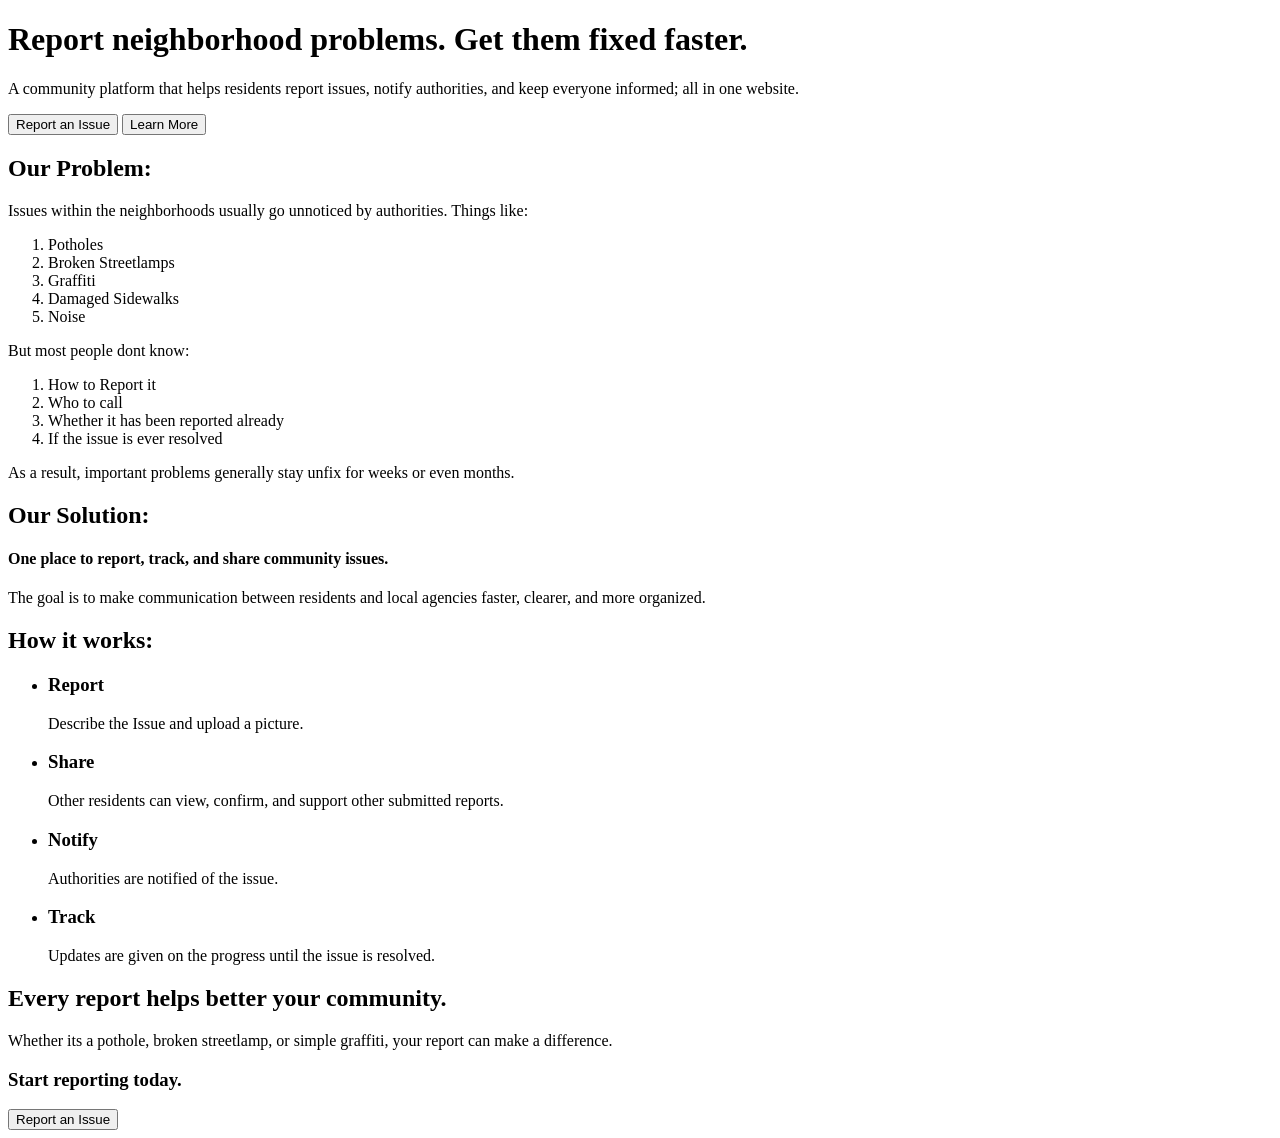
==== landing.html @ e409702c "Created bare bones of the website, added most of the information for the landing page, only HTML" ====
<!DOCTYPE html>
<html lang="en">
<head>
    <meta charset="UTF-8">
    <meta name="viewport" content="width=device-width, initial-scale=1.0">
    <title>Document</title>
    <link rel="stylesheet" href="script.css">
</head>
<body>

<div id="headline">
    <h1>Report neighborhood problems. Get them fixed faster.</h1>
    <p>A community platform that helps residents report issues, notify authorities, and keep everyone informed; all in one website.</p>
</div>

<div class="buttons">
<button>Report an Issue</button>
<button>Learn More</button>
</div>

<div class="section">
    <h2>Our Problem:</h2>
    <p>Issues within the neighborhoods usually go unnoticed by authorities. Things like:</p>
    <ol>
        <li>
            Potholes
        </li>
        <li>
            Broken Streetlamps
        </li>
        <li>
            Graffiti
        </li>
        <li>
            Damaged Sidewalks
        </li>
        <li>
            Noise
        </li>
    </ol>
</div>

<div class="section">
    <p>But most people dont know:</p>
    <ol>
        <li>
            How to Report it
        </li>
        <li>
            Who to call
        </li>
        <li>
            Whether it has been reported already
        </li>
        <li>
            If the issue is ever resolved
        </li>
    </ol>
    <p>As a result, important problems generally stay unfix for weeks or even months.</p>
</div>

<div class="section">
    <h2>Our Solution:</h2>
    <h4>One place to report, track, and share community issues.</h4>
    <p>The goal is to make communication between residents and local agencies faster, clearer, and more organized.</p>
</div>

<div class="section">
    <h2>How it works:</h2>
    <ul>
        <li>
            <h3>Report</h3>
            <p>Describe the Issue and upload a picture.</p>
        </li>
        <li>
            <h3>Share</h3>
            <p>Other residents can view, confirm, and support other submitted reports.</p>
        </li>
        <li>
            <h3>Notify</h3>
            <p>Authorities are notified of the issue.</p>
        </li>
        <li>
            <h3>Track</h3>
            <p>Updates are given on the progress until the issue is resolved.</p>
        </li>
    </ul>
</div>

<div id="action-thing">
    <h2>Every report helps better your community.</h2>
    <p>Whether its a pothole, broken streetlamp, or simple graffiti, your report can make a difference.</p>
    <h3>Start reporting today.</h3>
    <button>Report an Issue</button>
</div>



<script src="java.js"></script>
</body>
</html>
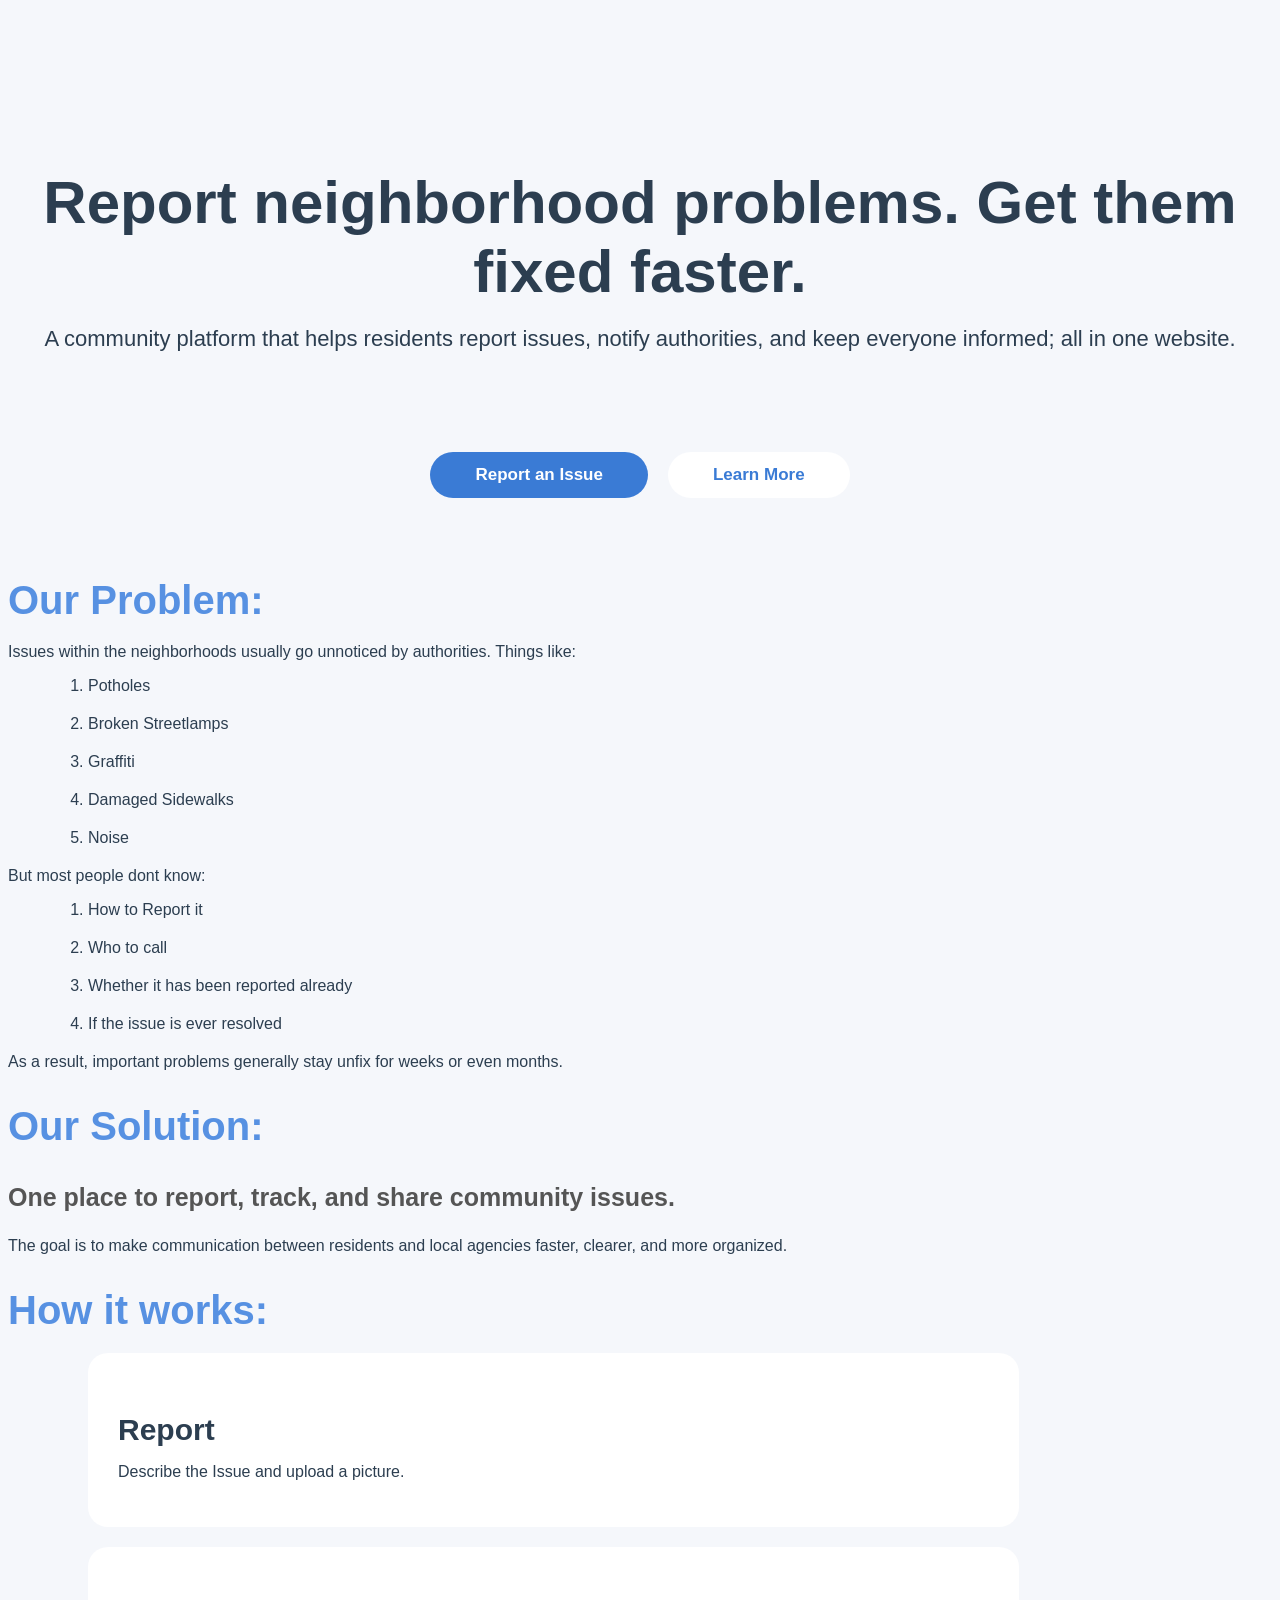
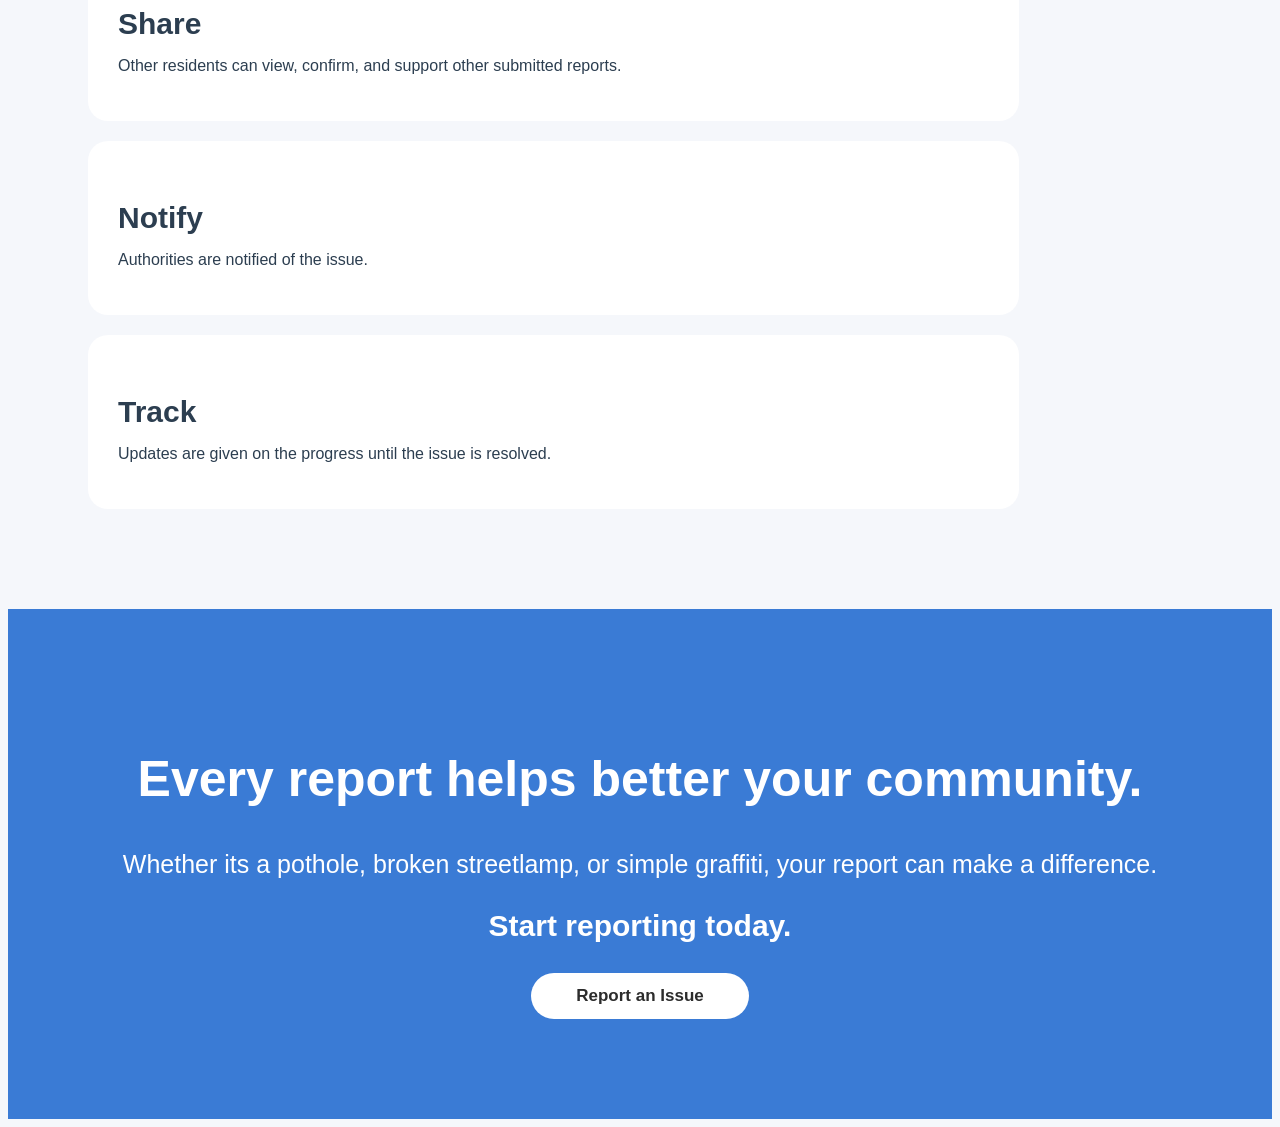
==== commit 4157e259: "Added very simple CSS, to make website look more aesthetically pleasing." ====
--- a/landing.html
+++ b/landing.html
@@ -14,8 +14,8 @@
 </div>
 
 <div class="buttons">
-<button>Report an Issue</button>
-<button>Learn More</button>
+<button id="report-button">Report an Issue</button>
+<button id="learn-button">Learn More</button>
 </div>
 
 <div class="section">
--- a/script.css
+++ b/script.css
@@ -0,0 +1,131 @@
+body {
+    font-family: 'Poppins', sans-serif;
+    background-color: #f5f7fb;
+    color: #2c3e50;
+}
+
+.section {
+    width: 80%;
+}
+
+#headline {
+    text-align: center;
+    padding: 120px 20px 60px;
+}
+
+#headline h1 {
+    font-size: 60px;
+    margin-bottom: 20px;
+}
+
+#headline p {
+    font-size: 22px;
+    margin: auto;
+}
+
+.buttons {
+    display: flex;
+    justify-content: center;
+    gap: 20px;
+    margin: 40px 0 80px;
+}
+
+button {
+    padding: 13px 45px;
+    border: none;
+    font-size: 17px;
+    border-radius: 45px;
+    font-weight: 600;
+    cursor: pointer;
+}
+
+#report-button {
+    background-color: #3a7bd5;
+    color: white;
+}
+
+#report-button:hover {
+    background-color: #2e63ad;
+}
+
+
+
+#learn-button {
+    background:white;
+    color:#3a7bd5;
+}
+
+#learn-button:hover {
+    background:#e9e9e9;
+}
+
+.section h2 {
+    font-size: 40px;
+    color: #5791e2;
+    margin-bottom: 20px;
+}
+
+.section h3 {
+    margin-bottom: 15px;
+    font-size: 30px;
+}
+
+.section h4 {
+    font-size: 25px;
+    margin-bottom: 25px;
+    color: #555;
+}
+
+ol {
+    margin-left: 40px;
+    margin-top: 13px;
+}
+
+ul {
+    margin-left: 40px;
+    margin-top: 13px;
+}
+
+li {
+    margin-bottom: 20px;
+}
+
+ul li {
+    list-style: none;
+    background-color: white;
+    margin: 20px 0px;
+    padding: 30px;
+    border-radius: 20px;
+}
+
+#action-thing {
+    text-align: center;
+    background:#3a7bd5;
+    color: white;
+    padding: 100px 25px;
+    margin-top: 100px;
+}
+
+#action-thing h2 {
+    color: white;
+    font-size: 50px;
+}
+
+#action-thing p{
+    margin:20px auto;
+    font-size:25px;
+}
+
+#action-thing h3 {
+    margin: 30px;
+    font-size: 30px;
+}
+
+#action-thing button {
+    background-color: white;
+    color:#2c2c2c;
+}
+
+#action-thing button:hover {
+    background:#e7e7e7;
+}
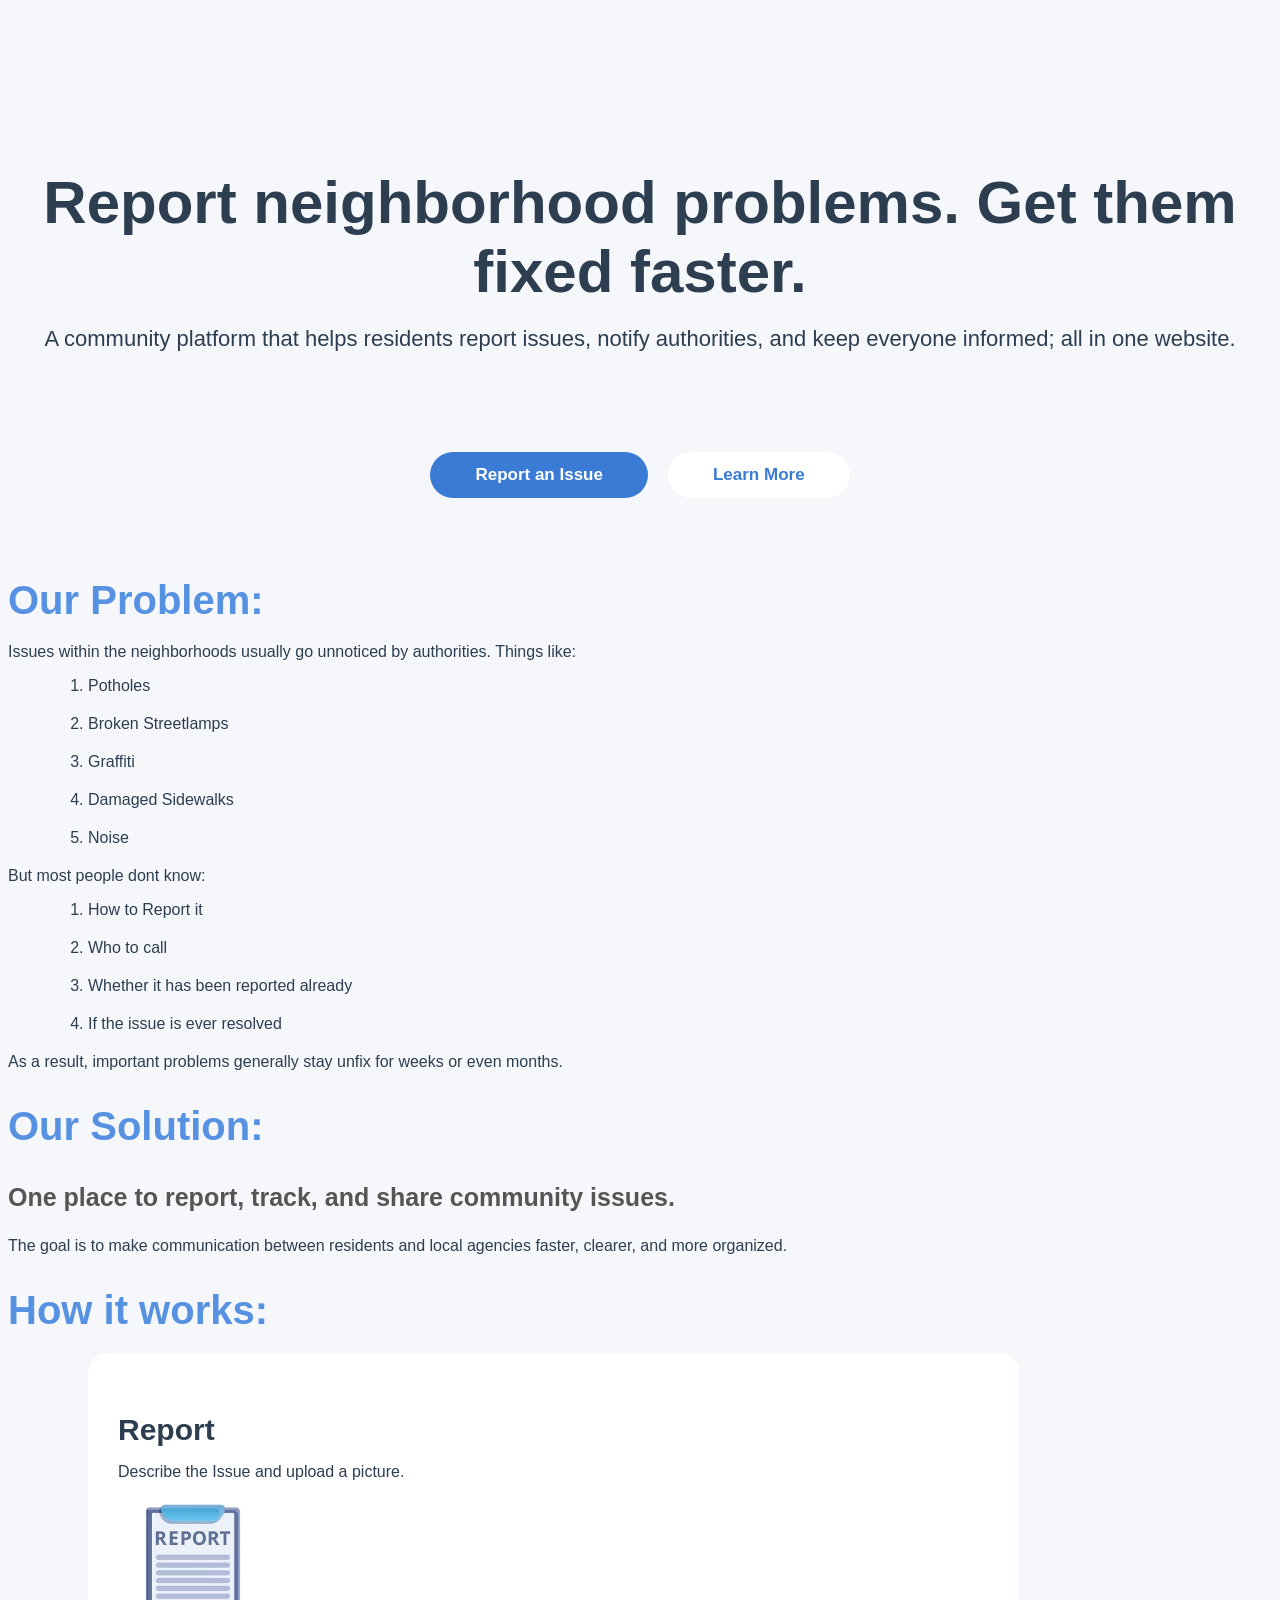
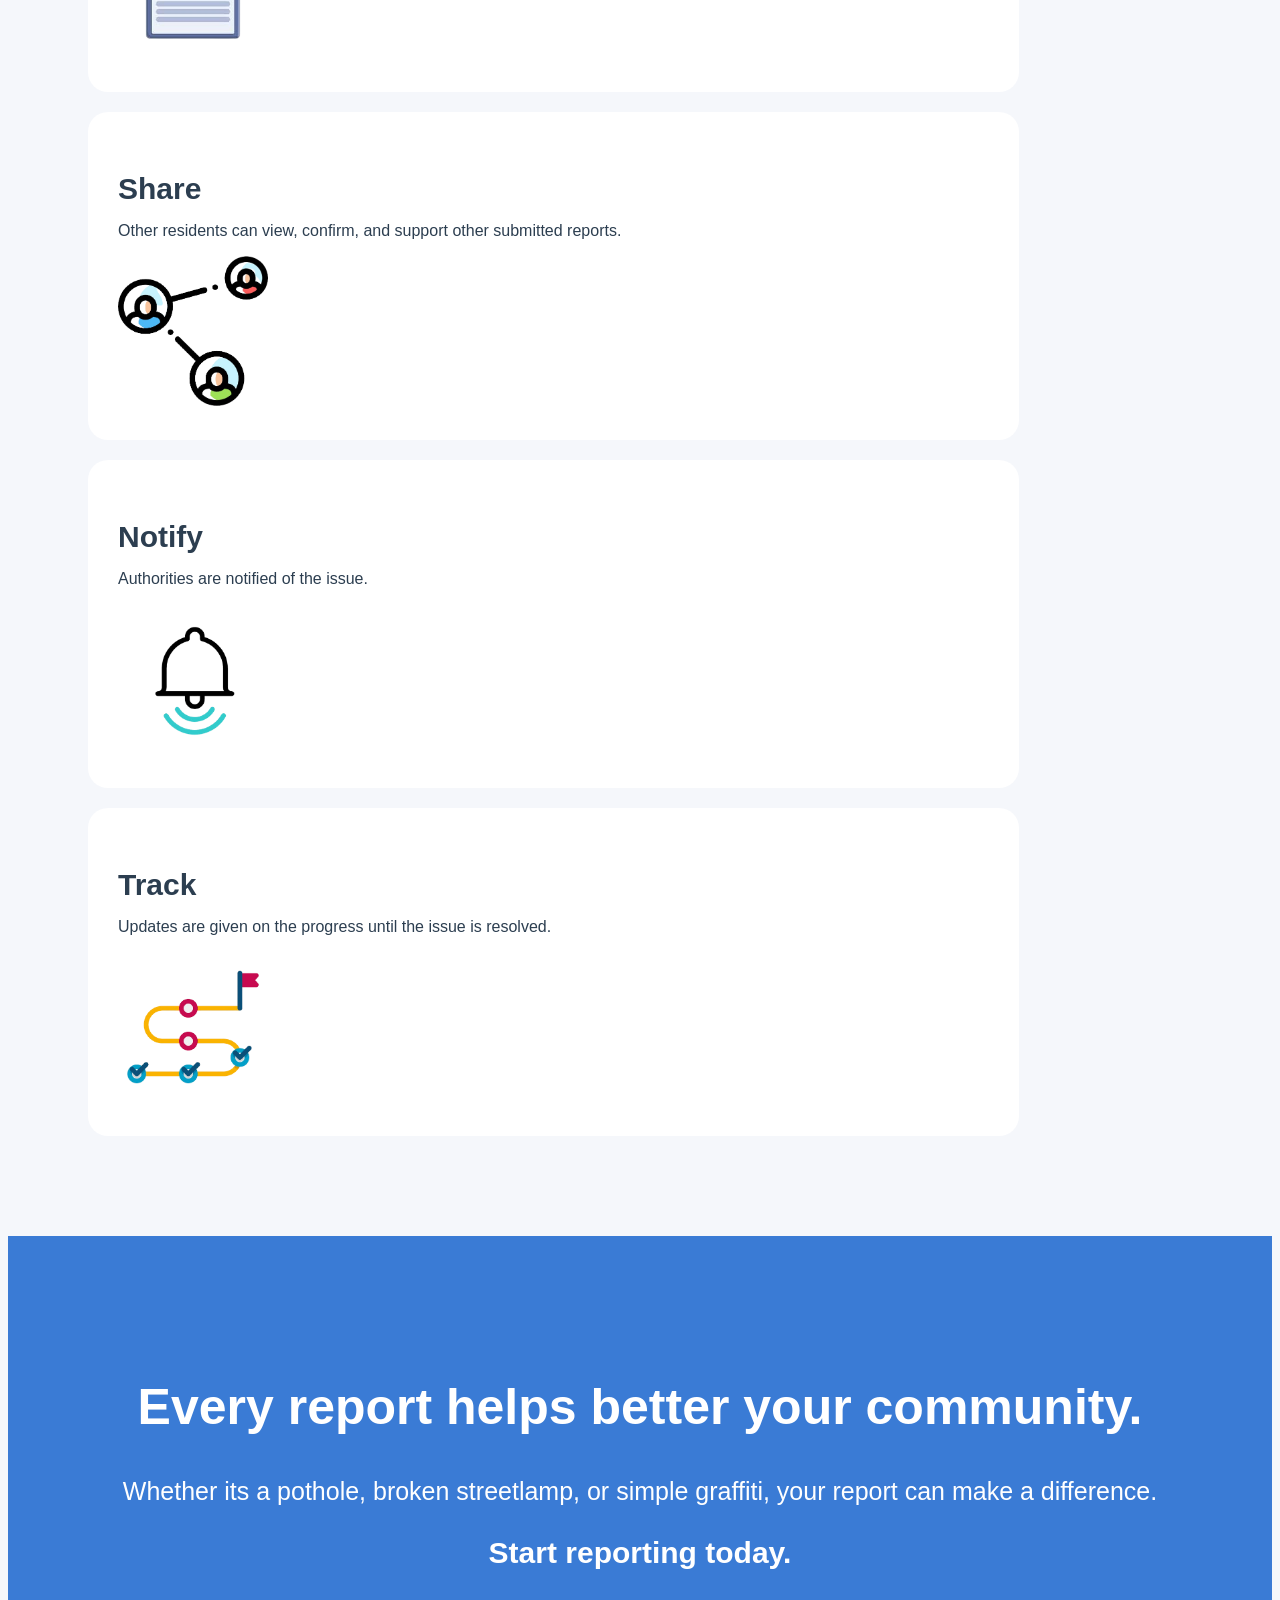
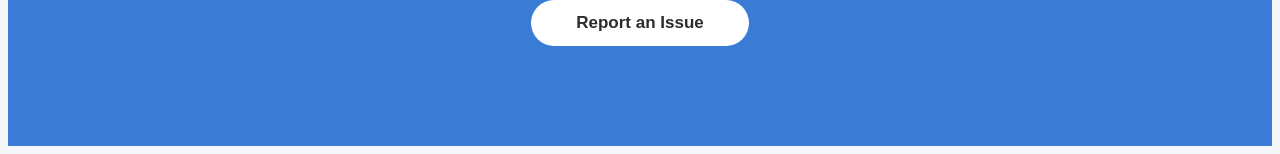
==== commit f4339798: "Added images to process section" ====
--- a/landing.html
+++ b/landing.html
@@ -71,18 +71,22 @@
         <li>
             <h3>Report</h3>
             <p>Describe the Issue and upload a picture.</p>
+            <img id="processimg" src="report.png" alt="report image">
         </li>
         <li>
             <h3>Share</h3>
             <p>Other residents can view, confirm, and support other submitted reports.</p>
+            <img id="processimg" src="share.png" alt="share image">
         </li>
         <li>
             <h3>Notify</h3>
             <p>Authorities are notified of the issue.</p>
+            <img id="processimg" src="notify.png" alt="notify image">
         </li>
         <li>
             <h3>Track</h3>
             <p>Updates are given on the progress until the issue is resolved.</p>
+            <img id="processimg" src="track.png" alt="track image">
         </li>
     </ul>
 </div>
--- a/script.css
+++ b/script.css
@@ -46,6 +46,8 @@
 
 #report-button:hover {
     background-color: #2e63ad;
+
+    
 }
 
 
@@ -128,4 +130,10 @@
 
 #action-thing button:hover {
     background:#e7e7e7;
-}+}
+
+.section #processimg {
+    width: 150px;
+}
+
+
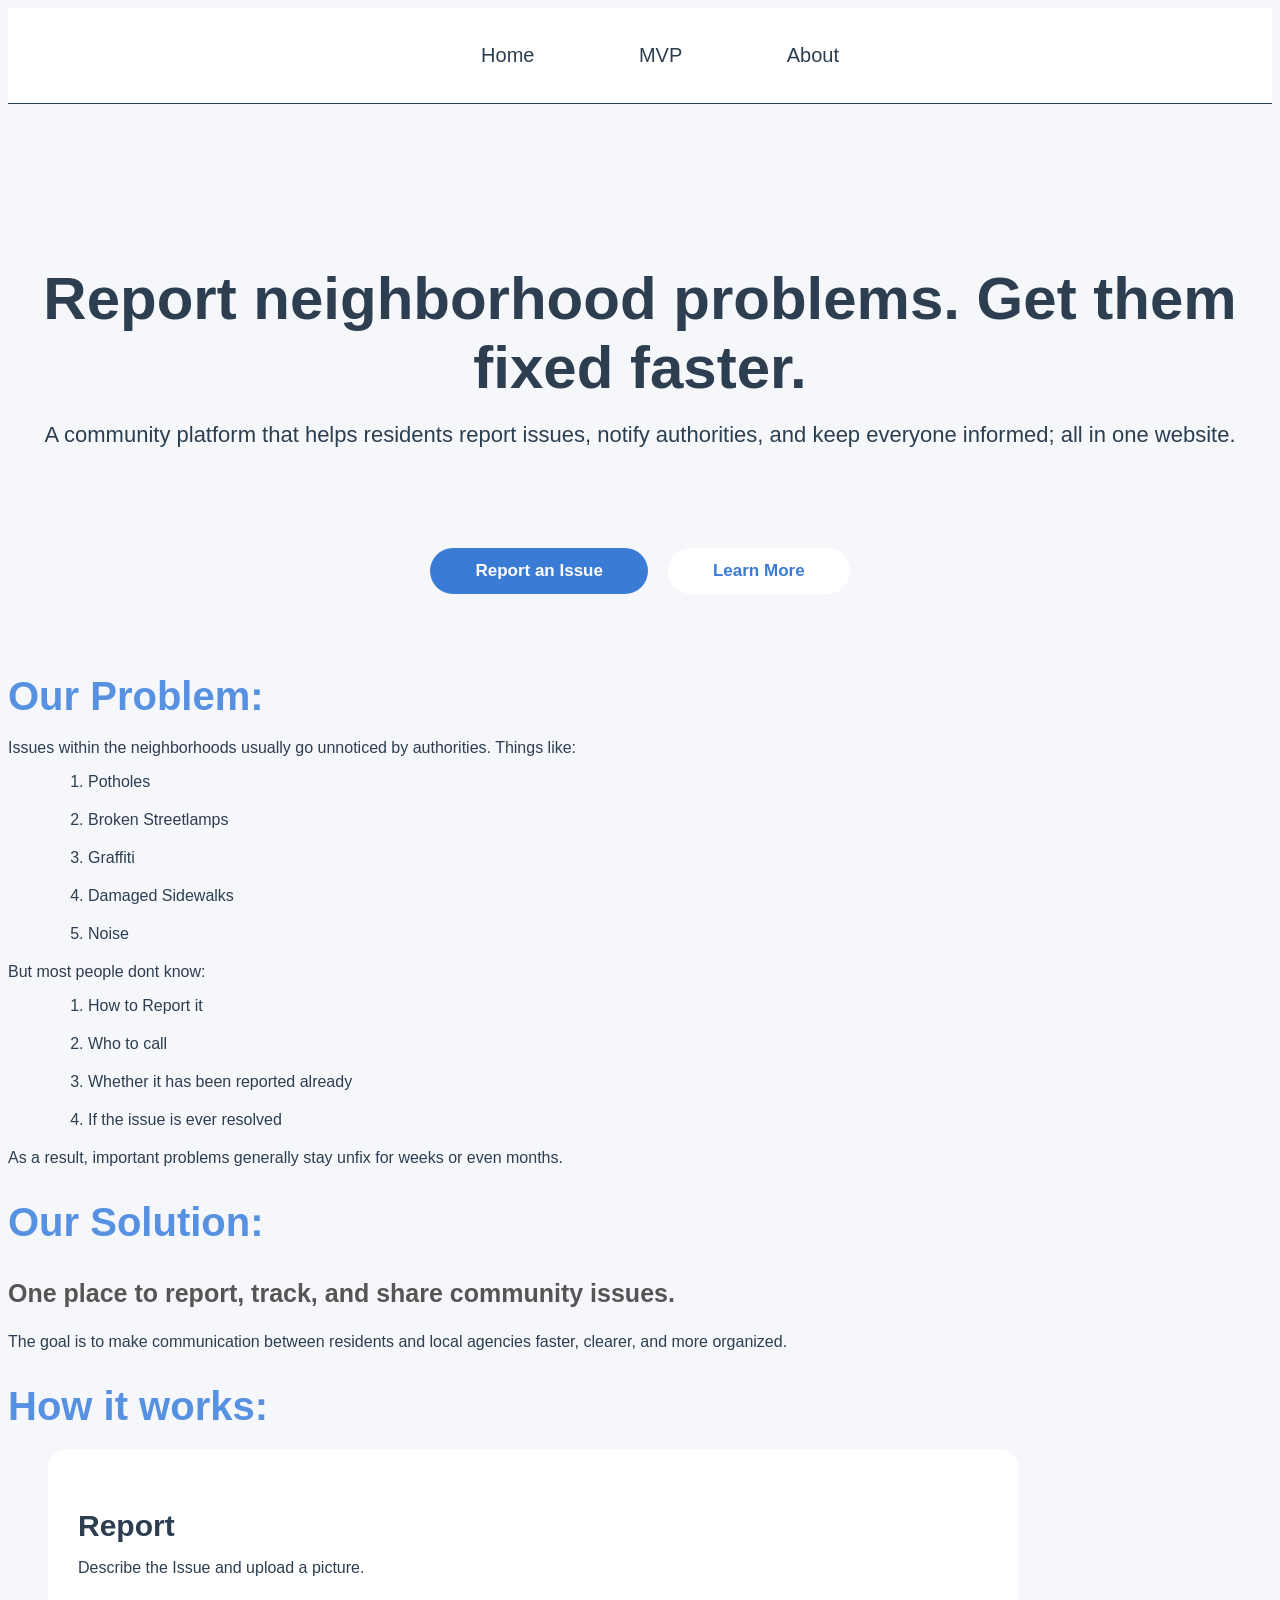
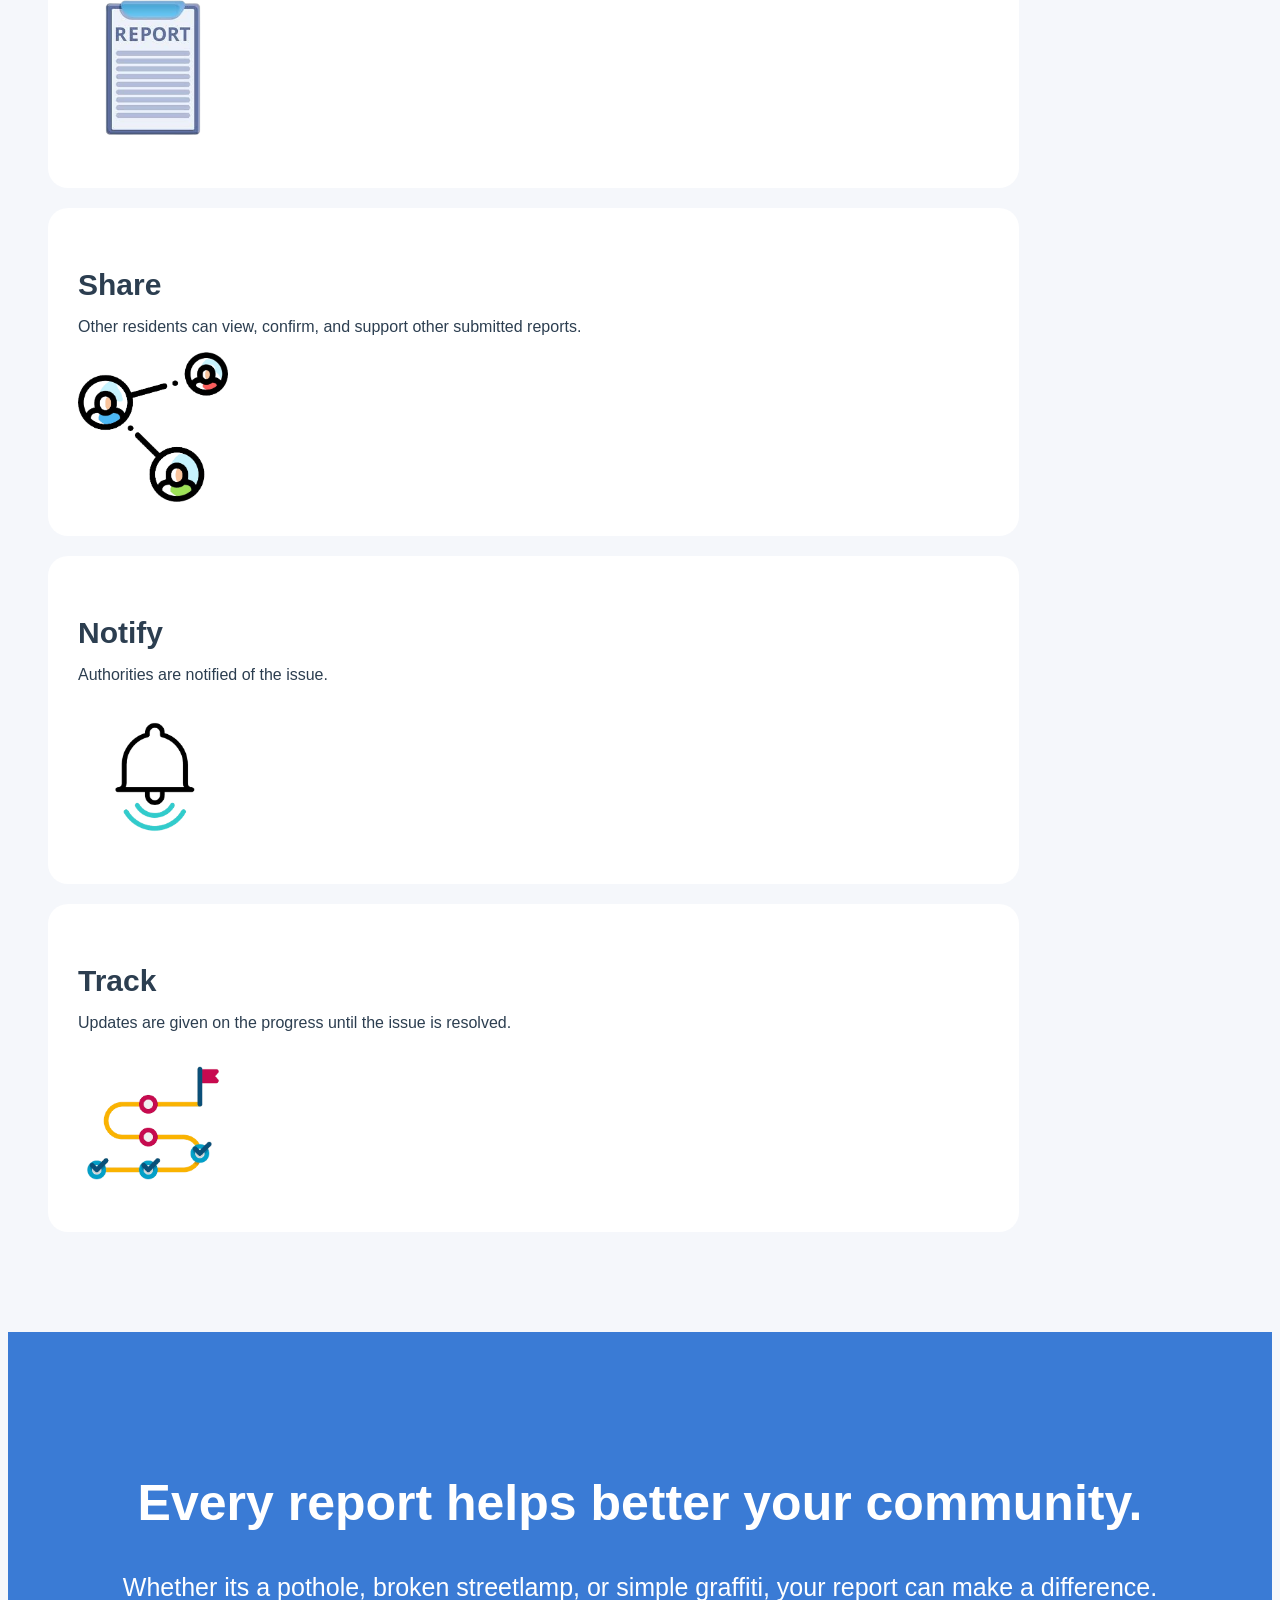
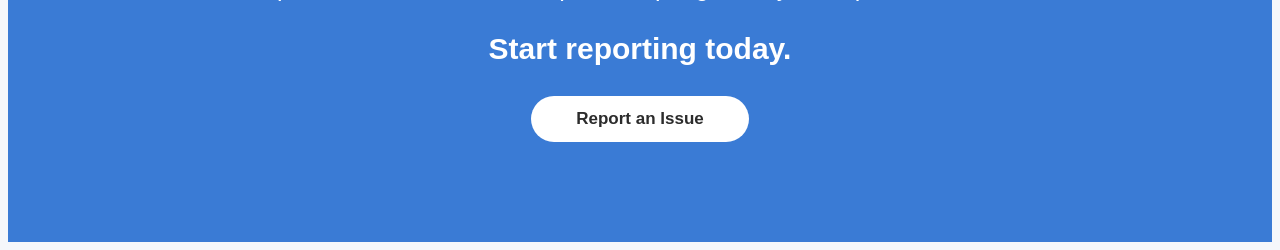
==== commit f79ac931: "Added extra pages, upload box, navigation bar" ====
--- a/landing.html
+++ b/landing.html
@@ -4,9 +4,29 @@
     <meta charset="UTF-8">
     <meta name="viewport" content="width=device-width, initial-scale=1.0">
     <title>Document</title>
-    <link rel="stylesheet" href="script.css">
+    <link rel="stylesheet" href="script1.css">
 </head>
 <body>
+
+
+<nav>
+    <ul>
+        <li>
+            <a href="landing.html">Home</a>
+        </li>
+        <li>
+            <a href="product.html">MVP</a>
+        </li>
+        <li>
+            <a href="about.html">About</a>
+        </li>
+    </ul>
+</nav>
+
+
+
+
+
 
 <div id="headline">
     <h1>Report neighborhood problems. Get them fixed faster.</h1>
@@ -14,8 +34,12 @@
 </div>
 
 <div class="buttons">
-<button id="report-button">Report an Issue</button>
-<button id="learn-button">Learn More</button>
+    <form action="product.html">
+        <button id="report-button">Report an Issue</button>
+    </form>
+    <form action="about.html">
+        <button id="learn-button">Learn More</button>
+    </form>
 </div>
 
 <div class="section">
@@ -65,28 +89,28 @@
     <p>The goal is to make communication between residents and local agencies faster, clearer, and more organized.</p>
 </div>
 
-<div class="section">
+<div class="process-section">
     <h2>How it works:</h2>
     <ul>
         <li>
             <h3>Report</h3>
             <p>Describe the Issue and upload a picture.</p>
-            <img id="processimg" src="report.png" alt="report image">
+            <img id="process-img" src="report.png" alt="report image">
         </li>
         <li>
             <h3>Share</h3>
             <p>Other residents can view, confirm, and support other submitted reports.</p>
-            <img id="processimg" src="share.png" alt="share image">
+            <img id="process-img" src="share.png" alt="share image">
         </li>
         <li>
             <h3>Notify</h3>
             <p>Authorities are notified of the issue.</p>
-            <img id="processimg" src="notify.png" alt="notify image">
+            <img id="process-img" src="notify.png" alt="notify image">
         </li>
         <li>
             <h3>Track</h3>
             <p>Updates are given on the progress until the issue is resolved.</p>
-            <img id="processimg" src="track.png" alt="track image">
+            <img id="process-img" src="track.png" alt="track image">
         </li>
     </ul>
 </div>
@@ -95,7 +119,9 @@
     <h2>Every report helps better your community.</h2>
     <p>Whether its a pothole, broken streetlamp, or simple graffiti, your report can make a difference.</p>
     <h3>Start reporting today.</h3>
-    <button>Report an Issue</button>
+    <form action="product.html">
+        <button>Report an Issue</button>
+    </form>
 </div>
 
 
--- a/script1.css
+++ b/script1.css
@@ -0,0 +1,200 @@
+body {
+    font-family: 'Poppins', sans-serif;
+    background-color: #f5f7fb;
+    color: #2c3e50;
+
+}
+
+.section {
+    width: 80%;
+}
+
+#headline {
+    text-align: center;
+    padding: 120px 20px 60px;
+}
+
+#headline h1 {
+    font-size: 60px;
+    margin-bottom: 20px;
+}
+
+#headline p {
+    font-size: 22px;
+    margin: auto;
+}
+
+.buttons {
+    display: flex;
+    justify-content: center;
+    gap: 20px;
+    margin: 40px 0 80px;
+}
+
+button {
+    padding: 13px 45px;
+    border: none;
+    font-size: 17px;
+    border-radius: 45px;
+    font-weight: 600;
+    cursor: pointer;
+}
+
+#report-button {
+    background-color: #3a7bd5;
+    color: white;
+}
+
+#report-button:hover {
+    background-color: #2e63ad;
+
+    
+}
+
+
+
+#learn-button {
+    background:white;
+    color:#3a7bd5;
+}
+
+#learn-button:hover {
+    background:#e9e9e9;
+}
+
+.section h2 {
+    font-size: 40px;
+    color: #5791e2;
+    margin-bottom: 20px;
+}
+
+.section h3 {
+    margin-bottom: 15px;
+    font-size: 30px;
+}
+
+.section h4 {
+    font-size: 25px;
+    margin-bottom: 25px;
+    color: #555;
+}
+
+.section ol {
+    margin-left: 40px;
+    margin-top: 13px;
+}
+
+.section ul {
+    margin-left: 40px;
+    margin-top: 13px;
+}
+
+.section li {
+    margin-bottom: 20px;
+}
+
+.process-section ul li {
+    list-style: none;
+    background-color: white;
+    margin: 20px 0px;
+    padding: 30px;
+    border-radius: 20px;
+}
+
+#action-thing {
+    text-align: center;
+    background:#3a7bd5;
+    color: white;
+    padding: 100px 25px;
+    margin-top: 100px;
+}
+
+#action-thing h2 {
+    color: white;
+    font-size: 50px;
+}
+
+#action-thing p{
+    margin:20px auto;
+    font-size:25px;
+}
+
+#action-thing h3 {
+    margin: 30px;
+    font-size: 30px;
+}
+
+#action-thing button {
+    background-color: white;
+    color:#2c2c2c;
+}
+
+#action-thing button:hover {
+    background:#e7e7e7;
+}
+
+#process-img {
+    width: 150px;
+
+}
+
+.process-section #processimg{
+    display: flex;
+    justify-content: end;
+}
+
+.process-section {
+    width: 80%;
+}
+
+.process-section h2 {
+    font-size: 40px;
+    color: #5791e2;
+    margin-bottom: 20px;
+}
+
+.process-section h3 {
+    margin-bottom: 15px;
+    font-size: 30px;
+}
+
+.process-section h4 {
+    font-size: 25px;
+    margin-bottom: 25px;
+    color: #555;
+}
+
+nav {
+    padding: 5px 0px;
+    text-align: center;
+    position: sticky;
+    top: 0px;
+    z-index: 100;
+    background: white;
+    border-bottom: 1px solid;
+
+
+}
+
+nav ul {
+
+
+}
+
+
+nav li {
+    font-size: 20px;
+    display: inline-block;
+    padding: 15px 50px;
+
+}
+
+nav a {
+    text-decoration: none;
+    color: #2c3e50;
+}
+
+nav a:hover {
+    cursor: pointer;
+    font-weight: bold;
+}
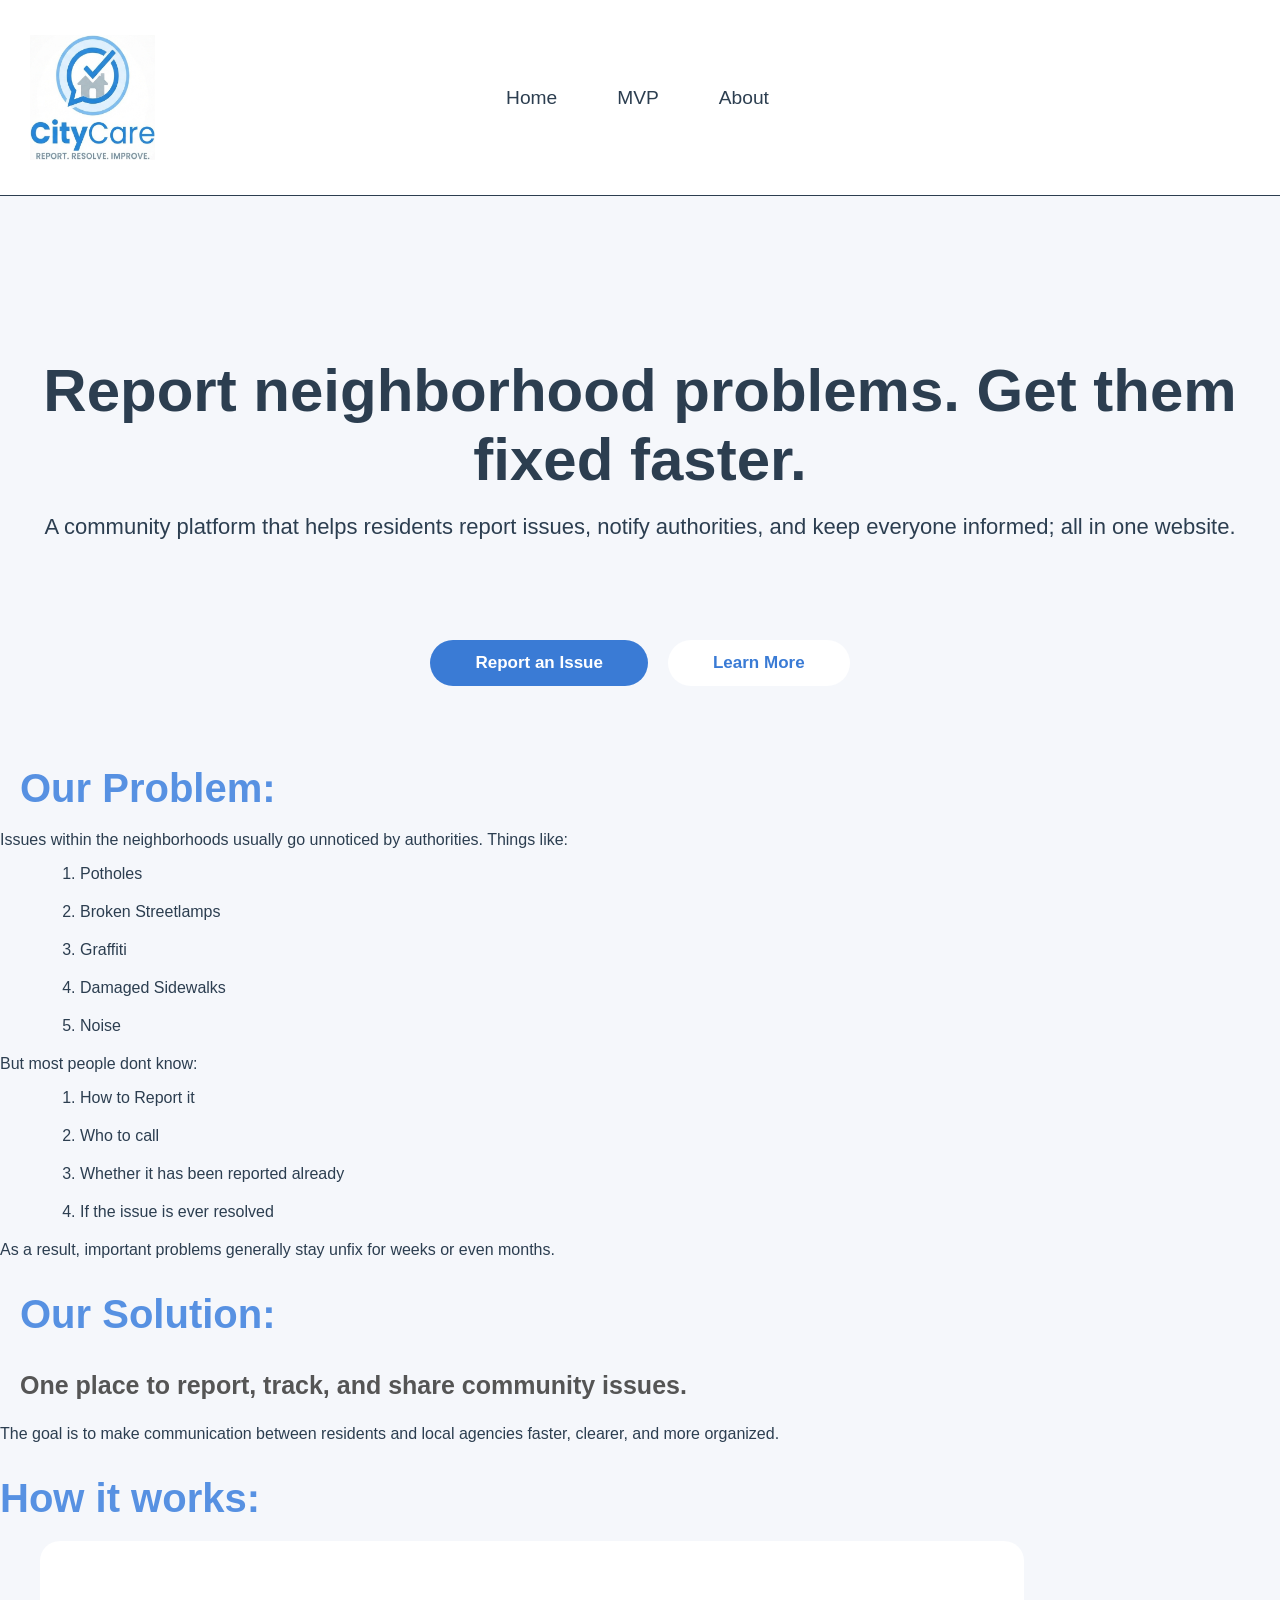
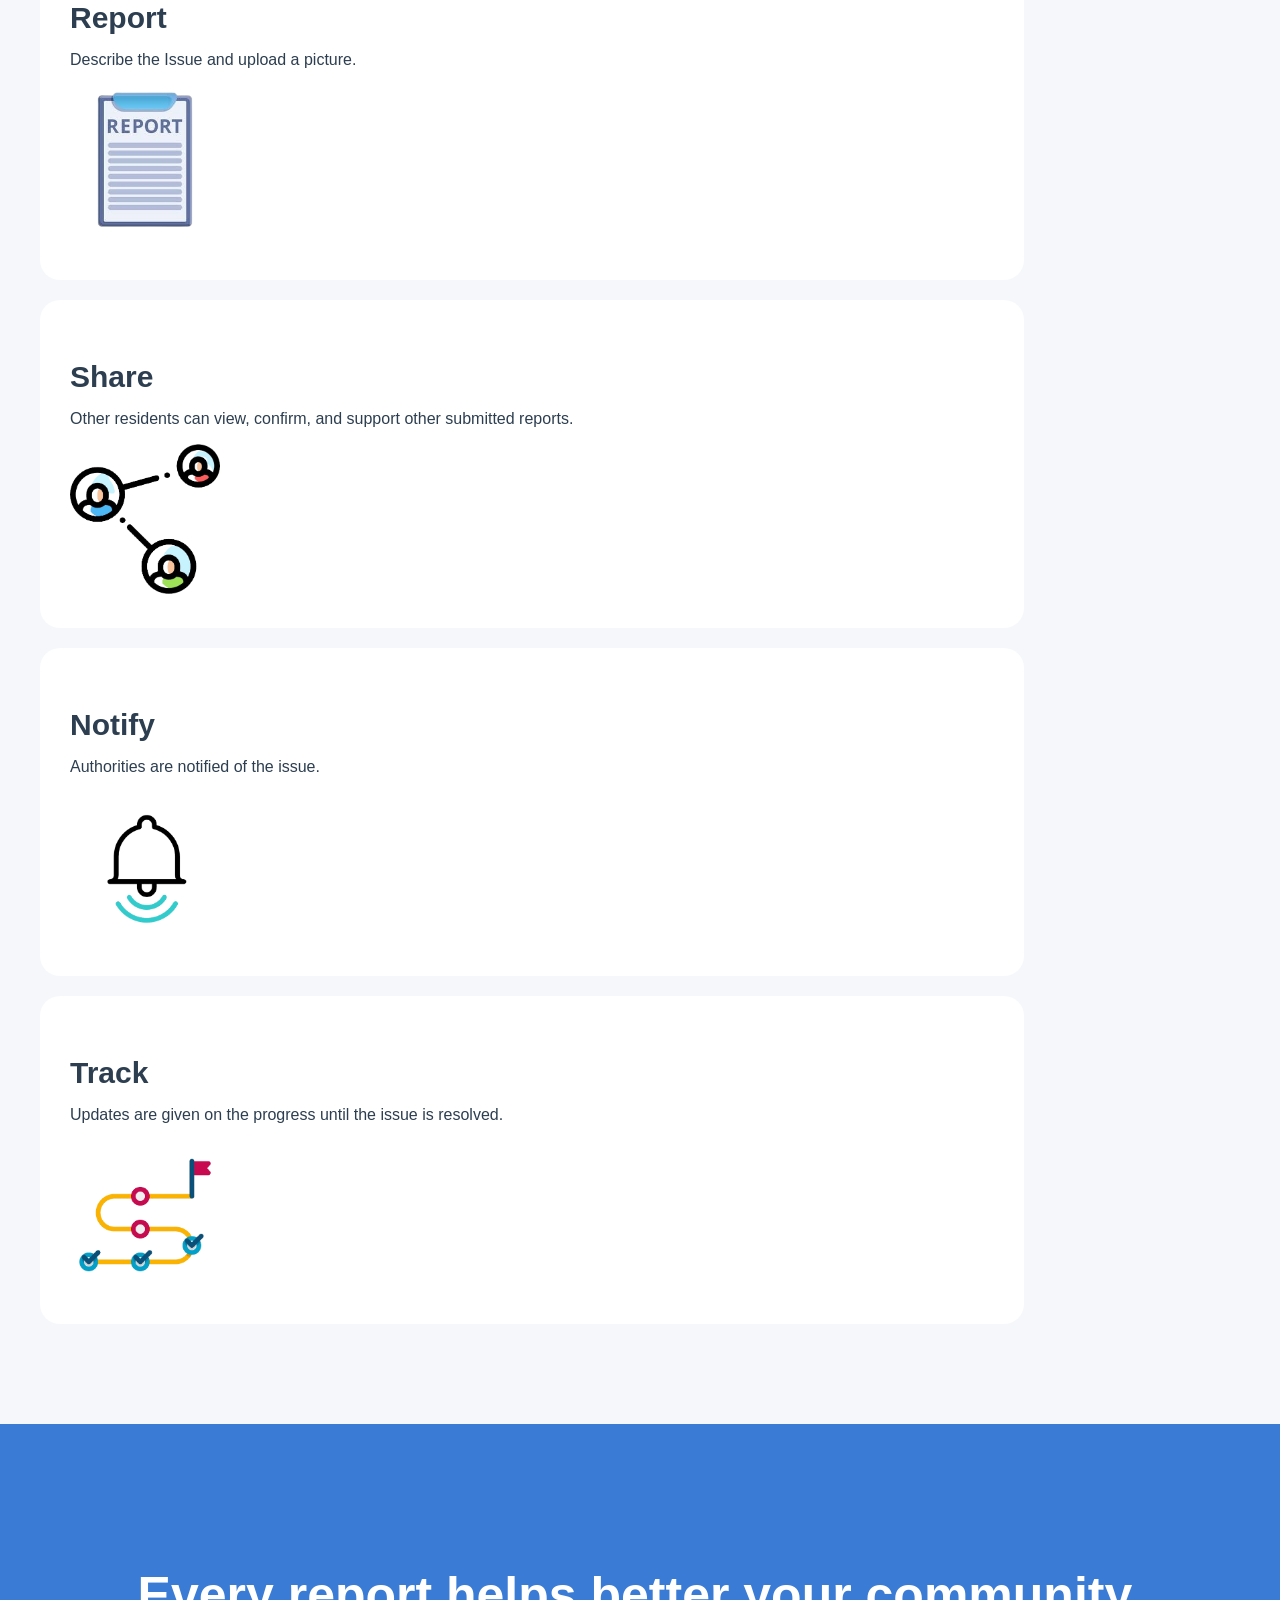
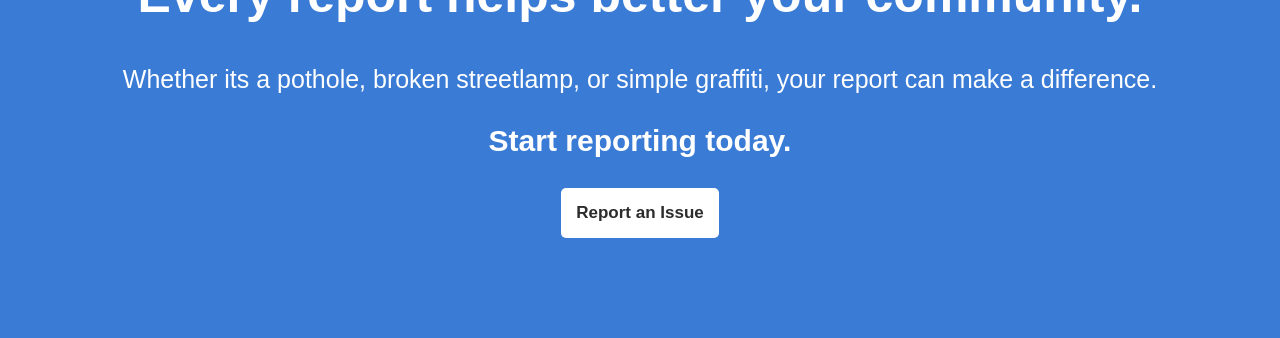
==== commit b844a022: "Added logo to navbar, worked on MVP page" ====
--- a/landing.html
+++ b/landing.html
@@ -10,17 +10,13 @@
 
 
 <nav>
-    <ul>
-        <li>
-            <a href="landing.html">Home</a>
-        </li>
-        <li>
-            <a href="product.html">MVP</a>
-        </li>
-        <li>
-            <a href="about.html">About</a>
-        </li>
-    </ul>
+    
+    <img id="logo" src="logo.png" alt="logo of the company">
+    <div class="main-nav">
+        <a href="landing.html">Home</a>
+        <a href="product.html">MVP</a>
+        <a href="about.html">About</a>
+    </div>
 </nav>
 
 
--- a/script1.css
+++ b/script1.css
@@ -2,6 +2,7 @@
     font-family: 'Poppins', sans-serif;
     background-color: #f5f7fb;
     color: #2c3e50;
+    margin: 0 auto;
 
 }
 
@@ -54,7 +55,7 @@
 
 
 #learn-button {
-    background:white;
+    background: white;
     color:#3a7bd5;
 }
 
@@ -66,17 +67,22 @@
     font-size: 40px;
     color: #5791e2;
     margin-bottom: 20px;
+    margin-left: 20px;
 }
 
 .section h3 {
     margin-bottom: 15px;
     font-size: 30px;
+    margin-left: 20px;
+
 }
 
 .section h4 {
     font-size: 25px;
     margin-bottom: 25px;
     color: #555;
+    margin-left: 20px;
+
 }
 
 .section ol {
@@ -127,6 +133,8 @@
 #action-thing button {
     background-color: white;
     color:#2c2c2c;
+    padding: 15px;
+    border-radius: 5px;
 }
 
 #action-thing button:hover {
@@ -163,6 +171,26 @@
     margin-bottom: 25px;
     color: #555;
 }
+
+
+
+
+
+
+
+
+
+
+
+
+
+
+
+
+
+
+
+
 
 nav {
     padding: 5px 0px;
@@ -172,11 +200,18 @@
     z-index: 100;
     background: white;
     border-bottom: 1px solid;
+    display: flex;
+    justify-content: center;
+    gap: 10px;
+
 
 
 }
 
 nav ul {
+    display: flex;
+    align-items: center;
+    justify-content: start;
 
 
 }
@@ -186,15 +221,50 @@
     font-size: 20px;
     display: inline-block;
     padding: 15px 50px;
+    align-items: center;
 
 }
 
 nav a {
     text-decoration: none;
     color: #2c3e50;
+    padding: 10px 30px;
+    font-size: larger;
+
+
+
+
+    
 }
 
 nav a:hover {
     cursor: pointer;
-    font-weight: bold;
-}+    font-weight: bolder;
+}
+
+nav ul img {
+    border: 2px solid;
+    width: 200px;
+}
+
+.main-nav{
+    width: 100%;
+    display: flex;
+    align-items: center;
+    justify-content: center;
+
+    margin-right: 170px;
+}
+
+#logo {
+    width: 125px;
+    height: 125px;
+    display: flex;
+    justify-content: center;
+    padding-bottom: 30px;
+    padding-left: 30px;
+    padding-top: 30px;
+
+
+}
+
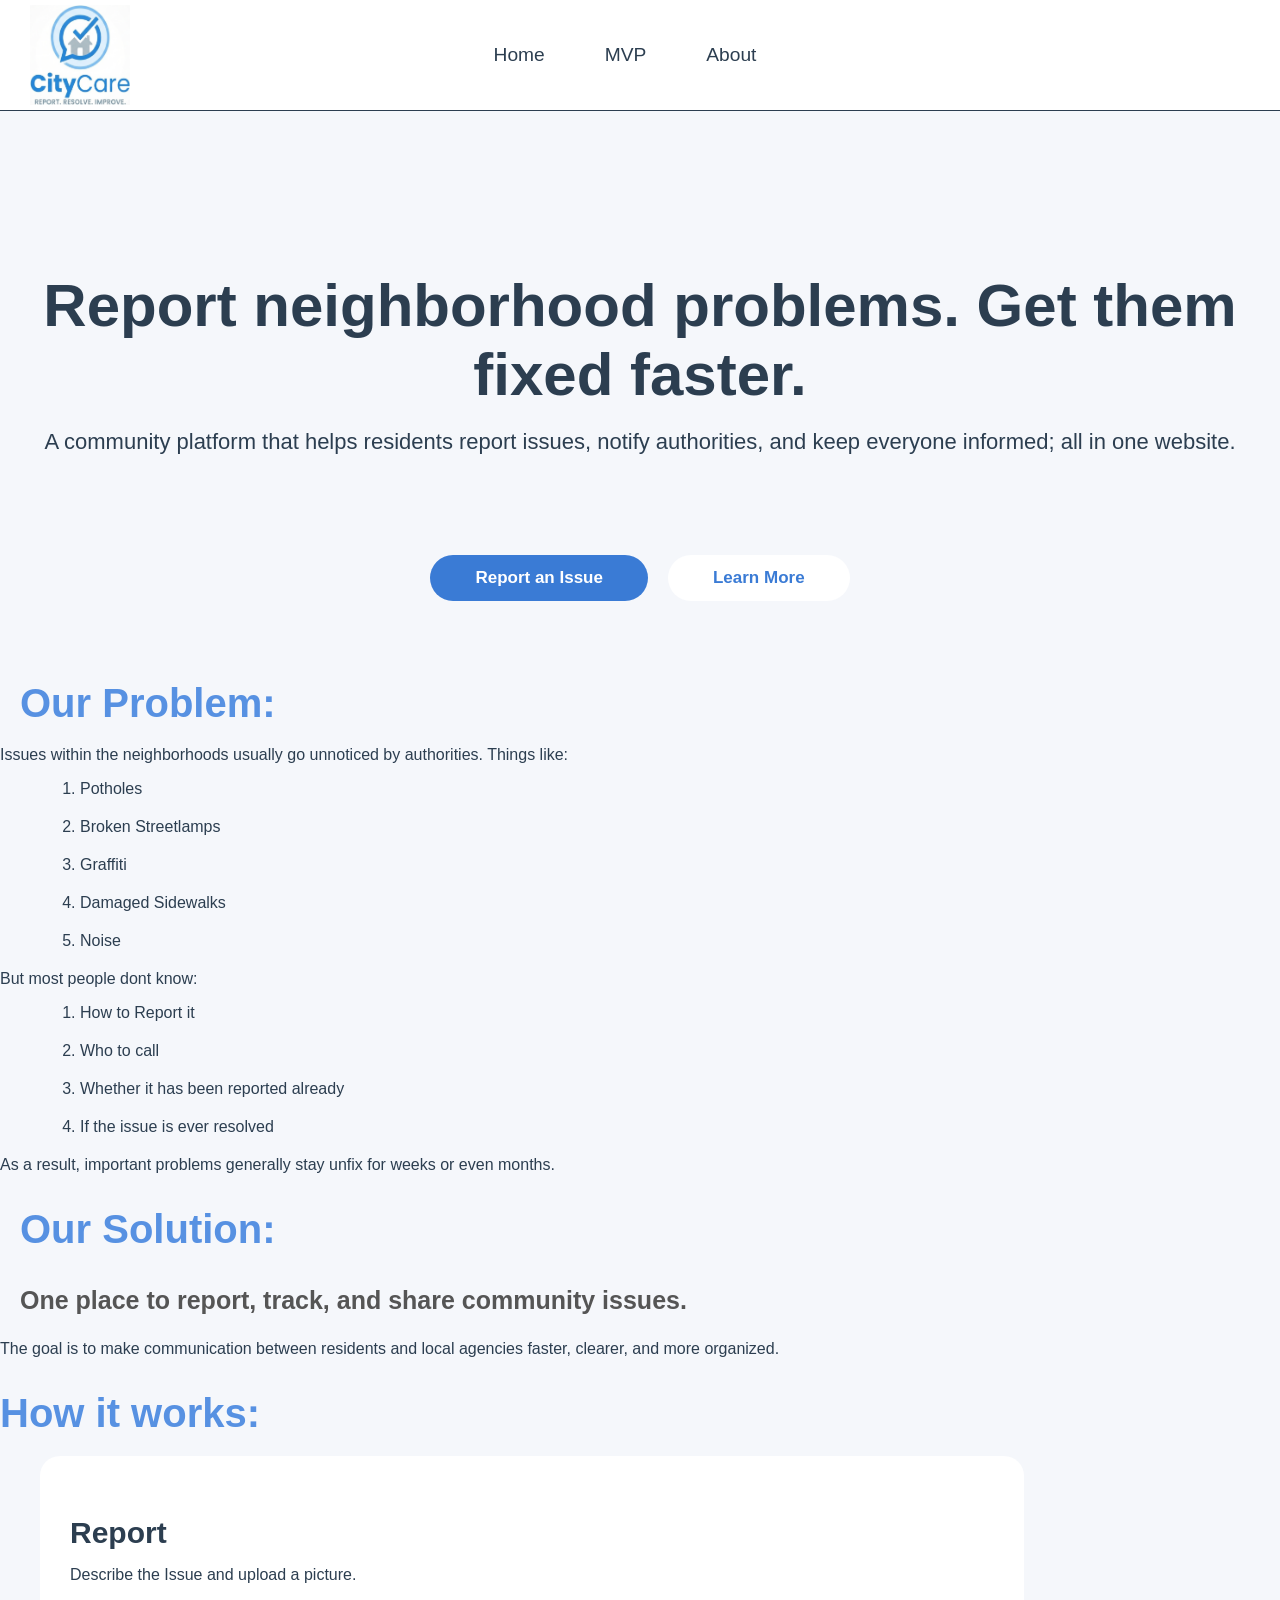
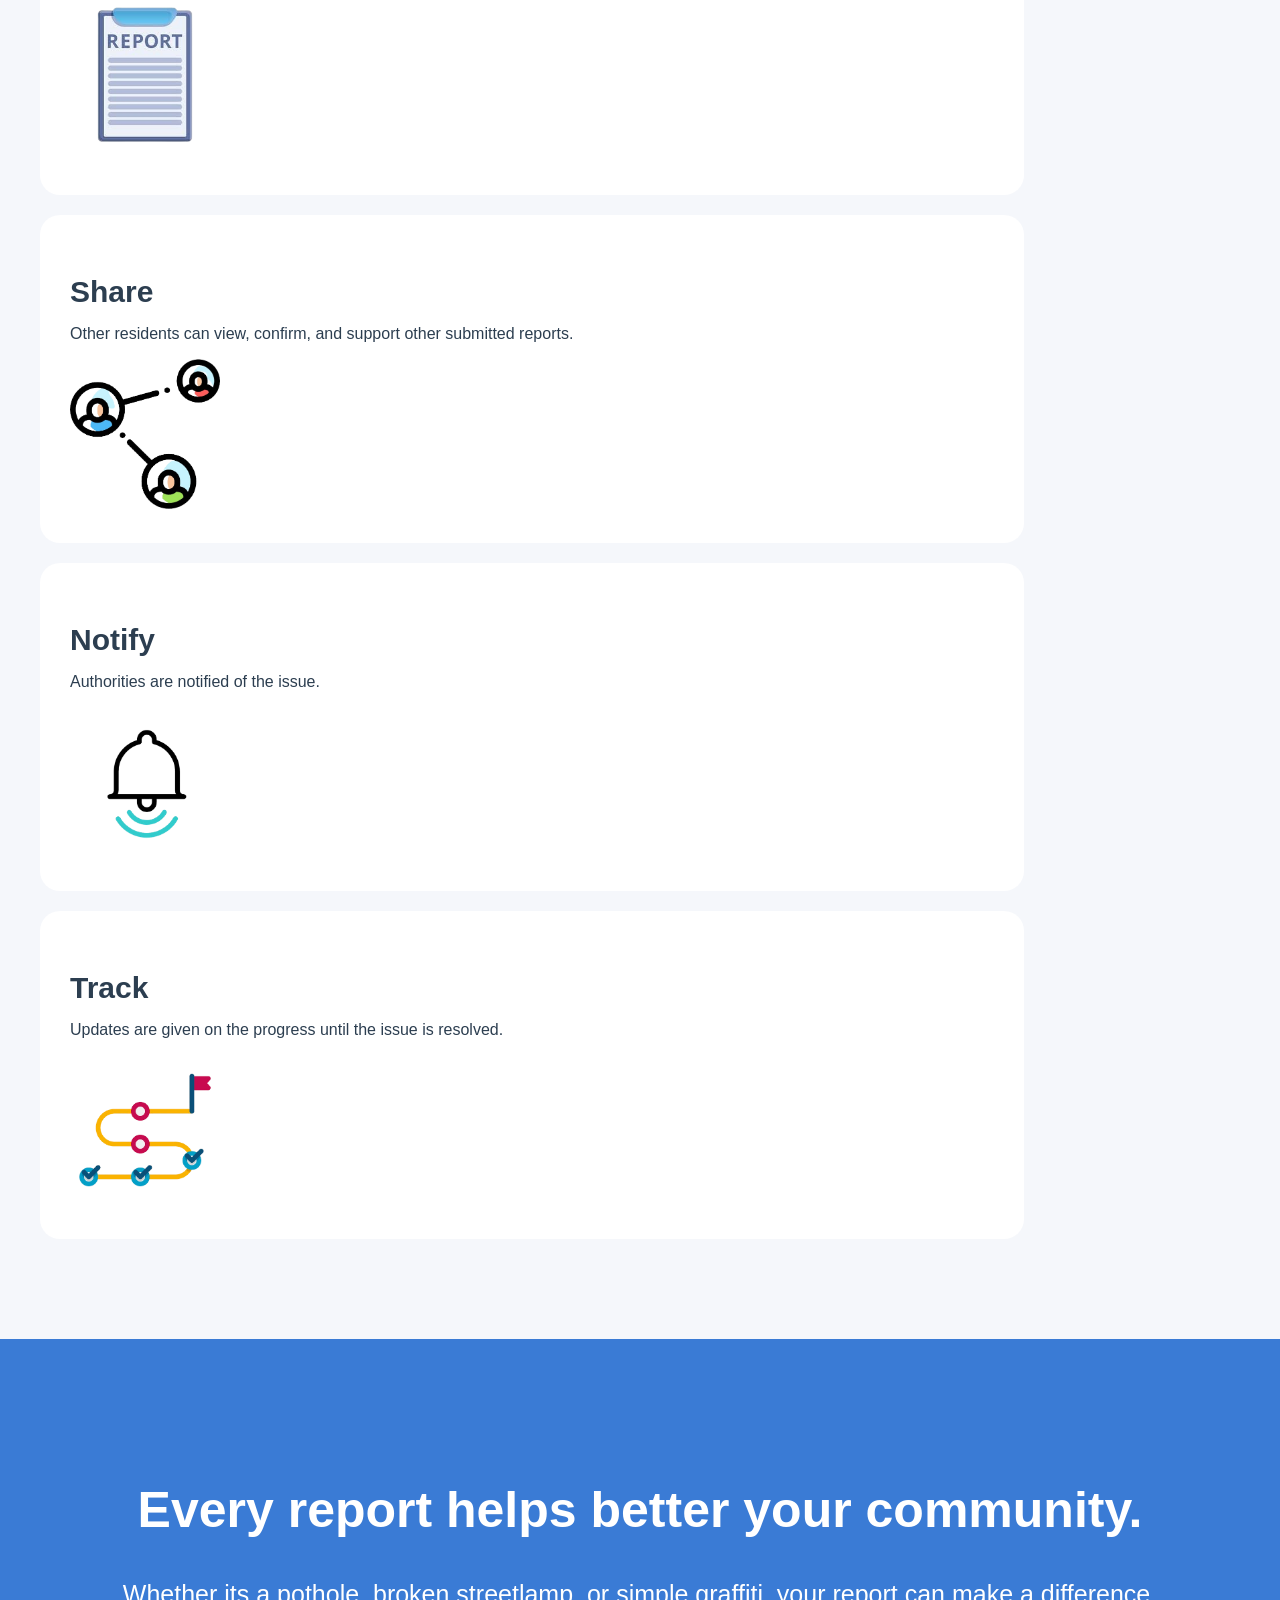
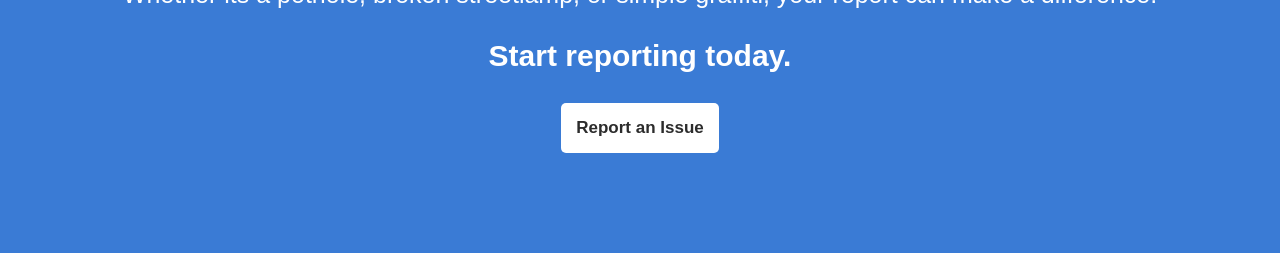
==== commit f2a12a1c: "Finished comments on forums" ====
--- a/landing.html
+++ b/landing.html
@@ -4,14 +4,14 @@
     <meta charset="UTF-8">
     <meta name="viewport" content="width=device-width, initial-scale=1.0">
     <title>Document</title>
-    <link rel="stylesheet" href="script1.css">
+    <link rel="stylesheet" href="./css/script1.css">
 </head>
 <body>
 
 
 <nav>
     
-    <img id="logo" src="logo.png" alt="logo of the company">
+    <img id="logo" src="./images/logo.png" alt="logo of the company">
     <div class="main-nav">
         <a href="landing.html">Home</a>
         <a href="product.html">MVP</a>
@@ -91,22 +91,22 @@
         <li>
             <h3>Report</h3>
             <p>Describe the Issue and upload a picture.</p>
-            <img id="process-img" src="report.png" alt="report image">
+            <img id="process-img" src="./images/report.png" alt="report image">
         </li>
         <li>
             <h3>Share</h3>
             <p>Other residents can view, confirm, and support other submitted reports.</p>
-            <img id="process-img" src="share.png" alt="share image">
+            <img id="process-img" src="./images/share.png" alt="share image">
         </li>
         <li>
             <h3>Notify</h3>
             <p>Authorities are notified of the issue.</p>
-            <img id="process-img" src="notify.png" alt="notify image">
+            <img id="process-img" src="./images/notify.png" alt="notify image">
         </li>
         <li>
             <h3>Track</h3>
             <p>Updates are given on the progress until the issue is resolved.</p>
-            <img id="process-img" src="track.png" alt="track image">
+            <img id="process-img" src="./images/track.png" alt="track image">
         </li>
     </ul>
 </div>
--- a/css/script1.css
+++ b/css/script1.css
@@ -0,0 +1,250 @@
+body {
+    font-family: 'Poppins', sans-serif;
+    background-color: #f5f7fb;
+    color: #2c3e50;
+    margin: 0 auto;
+
+}
+
+.section {
+    width: 80%;
+}
+
+#headline {
+    text-align: center;
+    padding: 120px 20px 60px;
+}
+
+#headline h1 {
+    font-size: 60px;
+    margin-bottom: 20px;
+}
+
+#headline p {
+    font-size: 22px;
+    margin: auto;
+}
+
+.buttons {
+    display: flex;
+    justify-content: center;
+    gap: 20px;
+    margin: 40px 0 80px;
+}
+
+button {
+    padding: 13px 45px;
+    border: none;
+    font-size: 17px;
+    border-radius: 45px;
+    font-weight: 600;
+    cursor: pointer;
+}
+
+#report-button {
+    background-color: #3a7bd5;
+    color: white;
+}
+
+#report-button:hover {
+    background-color: #2e63ad;
+
+    
+}
+
+
+
+#learn-button {
+    background: white;
+    color:#3a7bd5;
+}
+
+#learn-button:hover {
+    background:#e9e9e9;
+}
+
+.section h2 {
+    font-size: 40px;
+    color: #5791e2;
+    margin-bottom: 20px;
+    margin-left: 20px;
+}
+
+.section h3 {
+    margin-bottom: 15px;
+    font-size: 30px;
+    margin-left: 20px;
+
+}
+
+.section h4 {
+    font-size: 25px;
+    margin-bottom: 25px;
+    color: #555;
+    margin-left: 20px;
+
+}
+
+.section ol {
+    margin-left: 40px;
+    margin-top: 13px;
+}
+
+.section ul {
+    margin-left: 40px;
+    margin-top: 13px;
+}
+
+.section li {
+    margin-bottom: 20px;
+}
+
+.process-section ul li {
+    list-style: none;
+    background-color: white;
+    margin: 20px 0px;
+    padding: 30px;
+    border-radius: 20px;
+}
+
+#action-thing {
+    text-align: center;
+    background:#3a7bd5;
+    color: white;
+    padding: 100px 25px;
+    margin-top: 100px;
+}
+
+#action-thing h2 {
+    color: white;
+    font-size: 50px;
+}
+
+#action-thing p{
+    margin:20px auto;
+    font-size:25px;
+}
+
+#action-thing h3 {
+    margin: 30px;
+    font-size: 30px;
+}
+
+#action-thing button {
+    background-color: white;
+    color:#2c2c2c;
+    padding: 15px;
+    border-radius: 5px;
+}
+
+#action-thing button:hover {
+    background:#e7e7e7;
+}
+
+#process-img {
+    width: 150px;
+
+}
+
+.process-section #processimg{
+    display: flex;
+    justify-content: end;
+}
+
+.process-section {
+    width: 80%;
+}
+
+.process-section h2 {
+    font-size: 40px;
+    color: #5791e2;
+    margin-bottom: 20px;
+}
+
+.process-section h3 {
+    margin-bottom: 15px;
+    font-size: 30px;
+}
+
+.process-section h4 {
+    font-size: 25px;
+    margin-bottom: 25px;
+    color: #555;
+}
+
+
+
+
+
+
+
+
+
+
+
+
+
+
+
+
+
+
+
+
+
+nav {
+    padding: 5px 0px;
+    text-align: center;
+    position: sticky;
+    top: 0px;
+    z-index: 100;
+    background: white;
+    border-bottom: 1px solid;
+    display: flex;
+    justify-content: center;
+    gap: 10px;
+
+
+
+}
+
+nav a {
+    text-decoration: none;
+    color: #2c3e50;
+    padding: 10px 30px;
+    font-size: larger;
+
+
+
+
+    
+}
+
+nav a:hover {
+    cursor: pointer;
+    font-weight: bolder;
+}
+
+nav ul img {
+    border: 2px solid;
+    width: 200px;
+}
+
+.main-nav{
+    width: 100%;
+    display: flex;
+    align-items: center;
+    justify-content: center;
+
+    margin-right: 170px;
+}
+
+#logo {
+    width: 100px;
+    height: 100px;
+    display: flex;
+    justify-content: center;
+    padding-left: 30px;
+
+}
+
